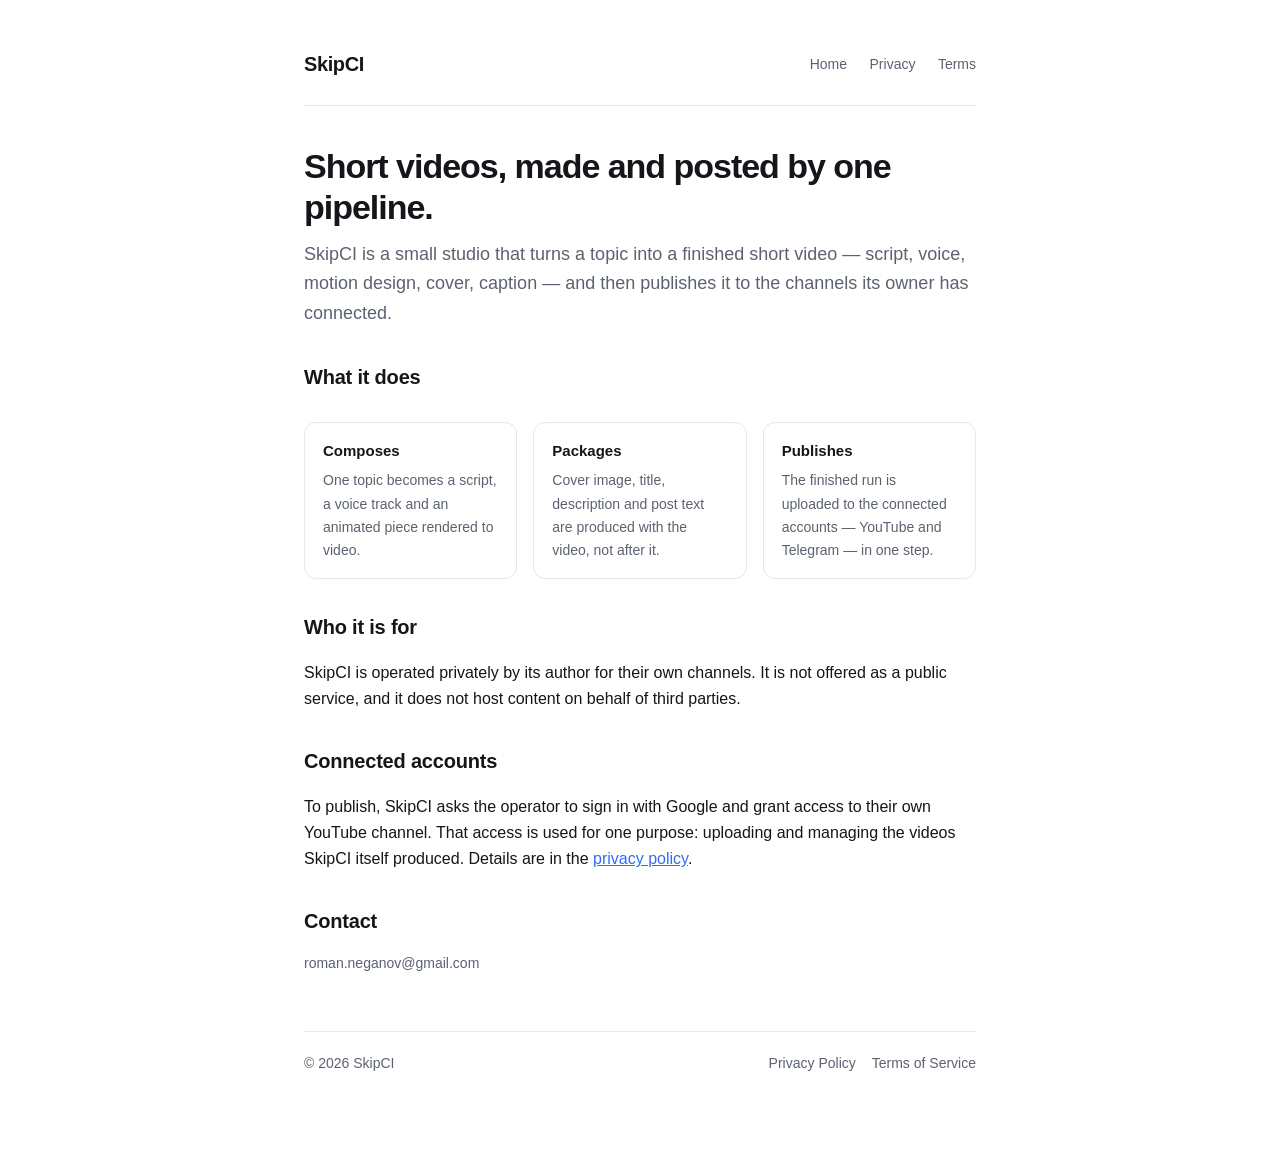
==== index.html @ 56f81390 "Home, privacy policy and terms of service for SkipCI Co-Authored-By: Claude Opus 5 <noreply@anthropi" ====
<!doctype html>
<html lang="en">
<head>
<meta charset="utf-8">
<meta name="viewport" content="width=device-width, initial-scale=1">
<title>SkipCI</title>
<meta name="description" content="SkipCI builds short-form videos end to end and publishes them to its owner's own channels.">
<link rel="stylesheet" href="style.css">
</head>
<body>
<div class="wrap">

<header class="site">
  <a class="brand" href="./">SkipCI</a>
  <nav>
    <a href="./">Home</a>
    <a href="privacy.html">Privacy</a>
    <a href="terms.html">Terms</a>
  </nav>
</header>

<h1>Short videos, made and posted by one pipeline.</h1>
<p class="lead">SkipCI is a small studio that turns a topic into a finished short video — script, voice, motion design, cover, caption — and then publishes it to the channels its owner has connected.</p>

<h2>What it does</h2>
<div class="cards">
  <div class="card">
    <h3>Composes</h3>
    <p>One topic becomes a script, a voice track and an animated piece rendered to video.</p>
  </div>
  <div class="card">
    <h3>Packages</h3>
    <p>Cover image, title, description and post text are produced with the video, not after it.</p>
  </div>
  <div class="card">
    <h3>Publishes</h3>
    <p>The finished run is uploaded to the connected accounts — YouTube and Telegram — in one step.</p>
  </div>
</div>

<h2>Who it is for</h2>
<p>SkipCI is operated privately by its author for their own channels. It is not offered as a public service, and it does not host content on behalf of third parties.</p>

<h2>Connected accounts</h2>
<p>To publish, SkipCI asks the operator to sign in with Google and grant access to their own YouTube channel. That access is used for one purpose: uploading and managing the videos SkipCI itself produced. Details are in the <a href="privacy.html">privacy policy</a>.</p>

<h2>Contact</h2>
<p class="meta">roman.neganov@gmail.com</p>

<footer class="site">
  <span>© 2026 SkipCI</span>
  <span><a href="privacy.html">Privacy Policy</a><a href="terms.html">Terms of Service</a></span>
</footer>

</div>
</body>
</html>
---- style.css ----
:root {
  color-scheme: light dark;
  --bg: #ffffff;
  --fg: #14161a;
  --muted: #5b6270;
  --line: #e4e7ec;
  --accent: #2f6df6;
}
@media (prefers-color-scheme: dark) {
  :root { --bg: #0f1115; --fg: #e8eaee; --muted: #9aa1ad; --line: #262a31; --accent: #6f9bff; }
}
* { box-sizing: border-box; }
body {
  margin: 0;
  background: var(--bg);
  color: var(--fg);
  font: 16px/1.65 -apple-system, BlinkMacSystemFont, "Segoe UI", Roboto, Helvetica, Arial, sans-serif;
}
.wrap { max-width: 720px; margin: 0 auto; padding: 48px 24px 80px; }
header.site { display: flex; align-items: center; justify-content: space-between; gap: 16px; padding-bottom: 24px; border-bottom: 1px solid var(--line); flex-wrap: wrap; }
.brand { font-weight: 700; font-size: 20px; letter-spacing: -0.02em; text-decoration: none; color: var(--fg); }
nav a { color: var(--muted); text-decoration: none; margin-left: 18px; font-size: 14px; }
nav a:hover { color: var(--accent); }
h1 { font-size: 34px; line-height: 1.2; letter-spacing: -0.03em; margin: 40px 0 12px; }
h2 { font-size: 20px; margin: 32px 0 8px; letter-spacing: -0.01em; }
p, li { color: var(--fg); }
.lead { font-size: 18px; color: var(--muted); margin: 0 0 24px; }
ul { padding-left: 20px; }
li { margin: 6px 0; }
.meta { color: var(--muted); font-size: 14px; }
a { color: var(--accent); }
footer.site { margin-top: 56px; padding-top: 20px; border-top: 1px solid var(--line); color: var(--muted); font-size: 14px; display: flex; justify-content: space-between; gap: 12px; flex-wrap: wrap; }
footer.site a { color: var(--muted); text-decoration: none; margin-left: 16px; }
footer.site a:hover { color: var(--accent); }
.cards { display: grid; grid-template-columns: repeat(auto-fit, minmax(200px, 1fr)); gap: 16px; margin: 28px 0; }
.card { border: 1px solid var(--line); border-radius: 12px; padding: 16px 18px; }
.card h3 { margin: 0 0 6px; font-size: 15px; }
.card p { margin: 0; color: var(--muted); font-size: 14px; }
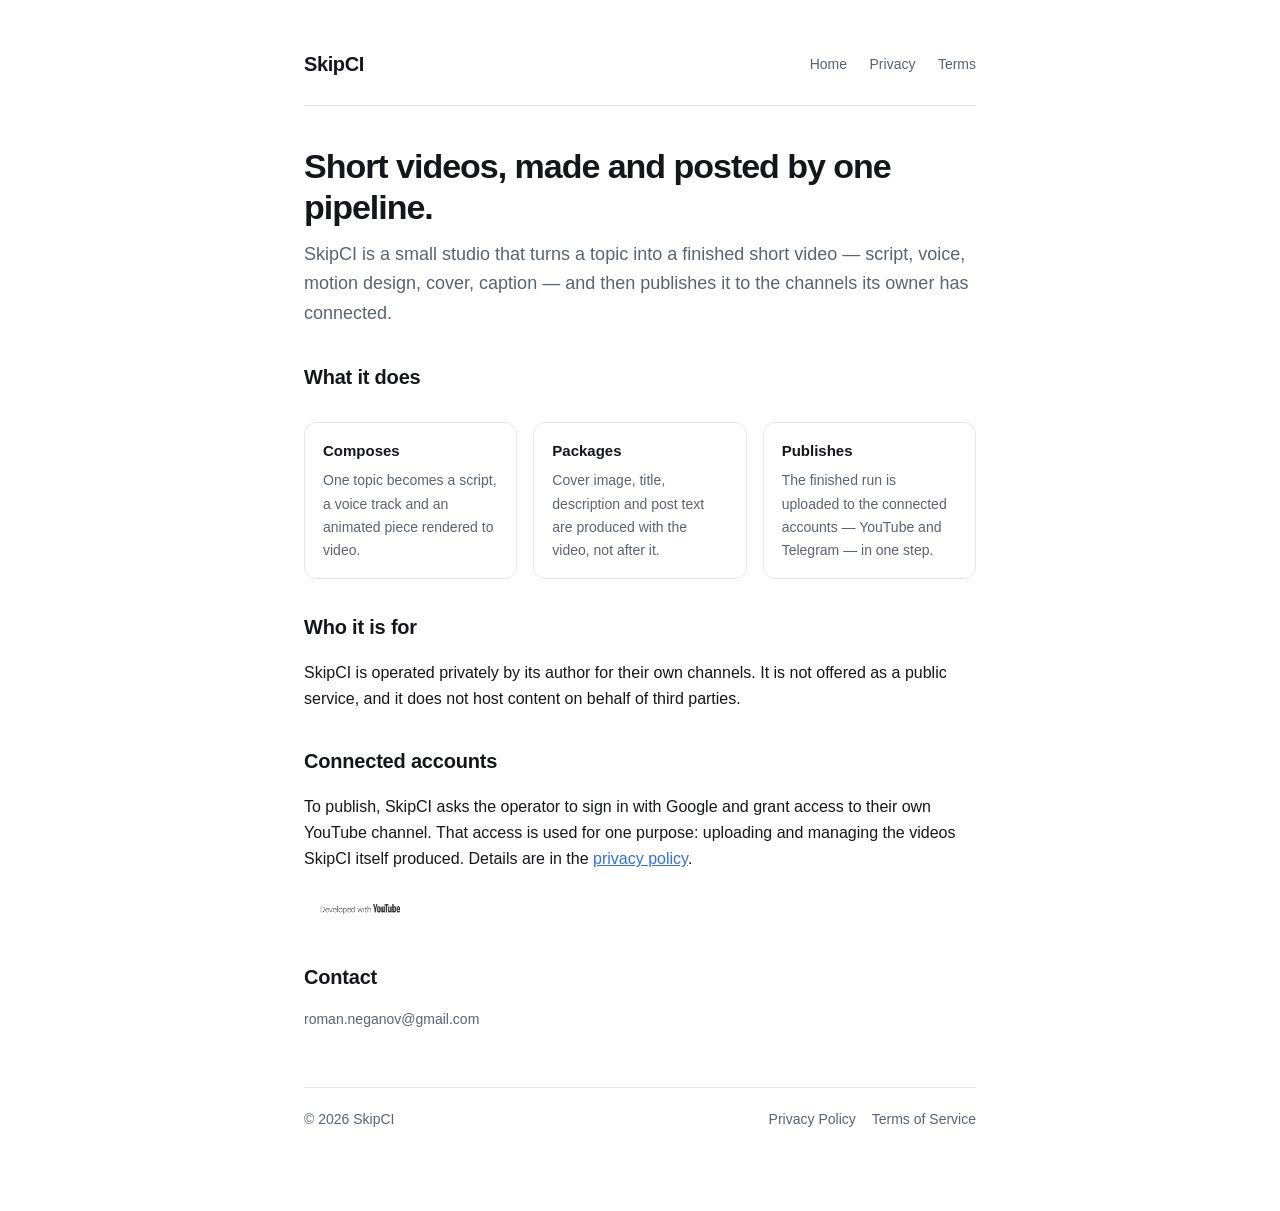
==== commit 8bd69206: "Home page carries the official Developed with YouTube badge The YouTube API Services audit wants one" ====
--- a/index.html
+++ b/index.html
@@ -43,6 +43,12 @@
 
 <h2>Connected accounts</h2>
 <p>To publish, SkipCI asks the operator to sign in with Google and grant access to their own YouTube channel. That access is used for one purpose: uploading and managing the videos SkipCI itself produced. Details are in the <a href="privacy.html">privacy policy</a>.</p>
+<p><a href="https://www.youtube.com/@skipci" rel="noopener">
+  <picture>
+    <source media="(prefers-color-scheme: light)" srcset="assets/developed-with-youtube-sentence-case-dark.png" width="112" height="40">
+    <img src="assets/developed-with-youtube-sentence-case-light.png" alt="Developed with YouTube" width="112" height="40" style="vertical-align: middle;">
+  </picture>
+</a></p>
 
 <h2>Contact</h2>
 <p class="meta">roman.neganov@gmail.com</p>
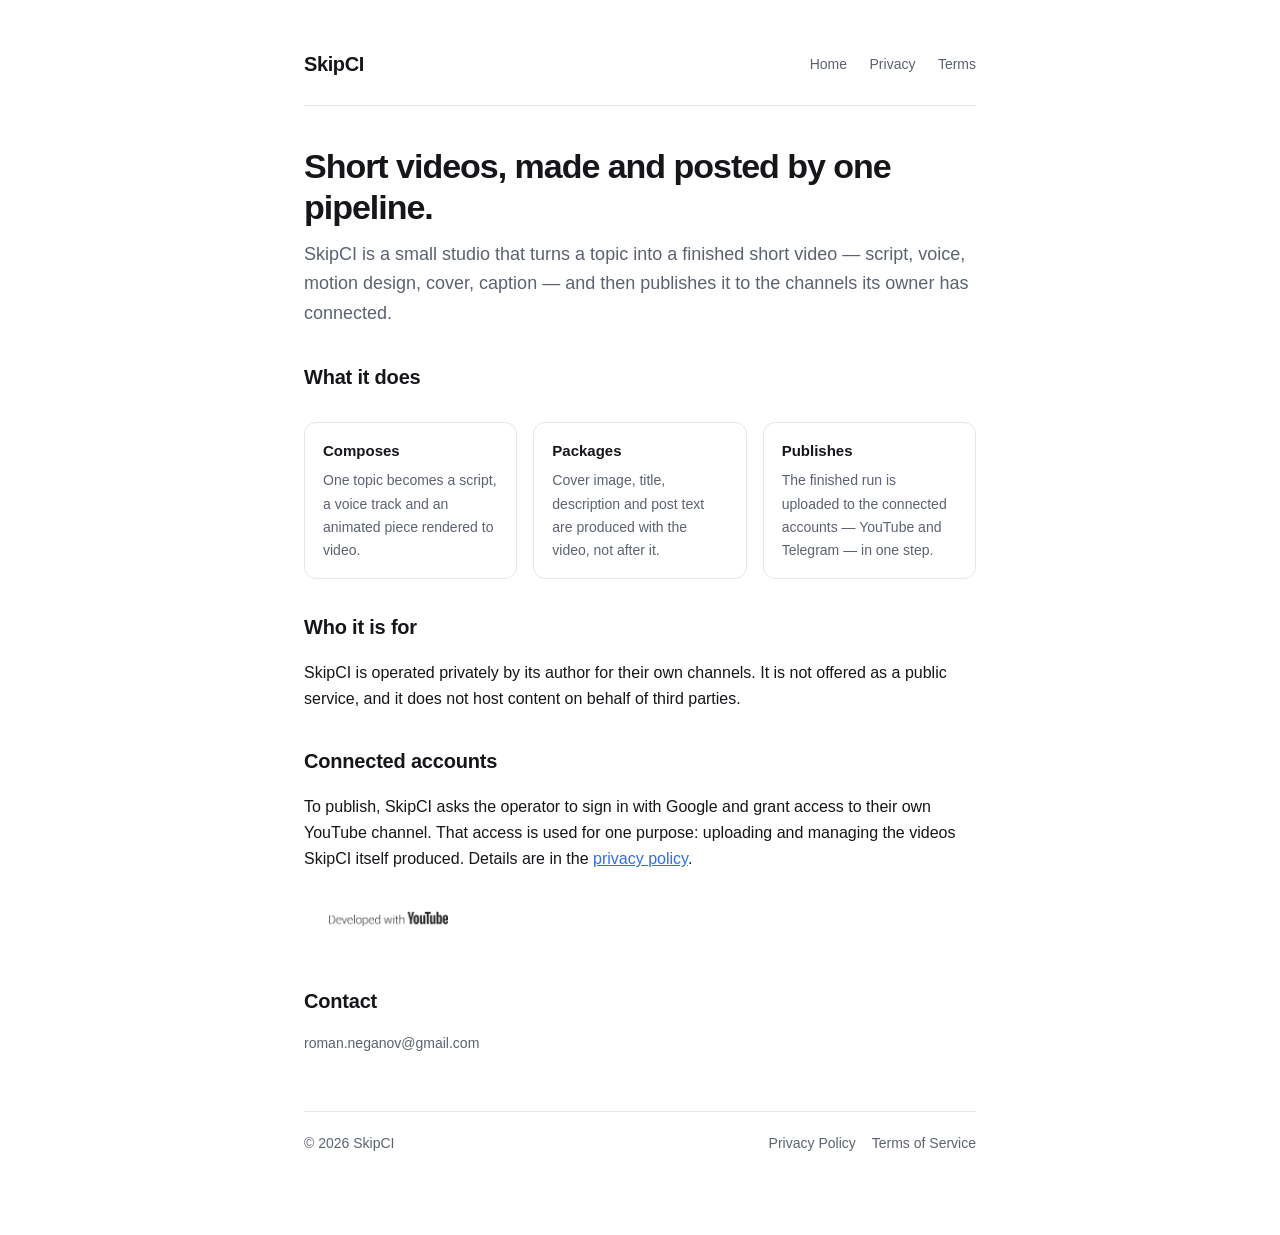
==== commit b66dbc95: "The YouTube badge is readable and sits inside its block At 112x40 the words "Developed with" came ou" ====
--- a/index.html
+++ b/index.html
@@ -43,10 +43,10 @@
 
 <h2>Connected accounts</h2>
 <p>To publish, SkipCI asks the operator to sign in with Google and grant access to their own YouTube channel. That access is used for one purpose: uploading and managing the videos SkipCI itself produced. Details are in the <a href="privacy.html">privacy policy</a>.</p>
-<p><a href="https://www.youtube.com/@skipci" rel="noopener">
+<p style="margin: 6px 0 36px;"><a href="https://www.youtube.com/@skipci" rel="noopener">
   <picture>
-    <source media="(prefers-color-scheme: light)" srcset="assets/developed-with-youtube-sentence-case-dark.png" width="112" height="40">
-    <img src="assets/developed-with-youtube-sentence-case-light.png" alt="Developed with YouTube" width="112" height="40" style="vertical-align: middle;">
+    <source media="(prefers-color-scheme: light)" srcset="assets/developed-with-youtube-sentence-case-dark.png" width="168" height="60">
+    <img src="assets/developed-with-youtube-sentence-case-light.png" alt="Developed with YouTube" width="168" height="60" style="vertical-align: middle;">
   </picture>
 </a></p>
 
